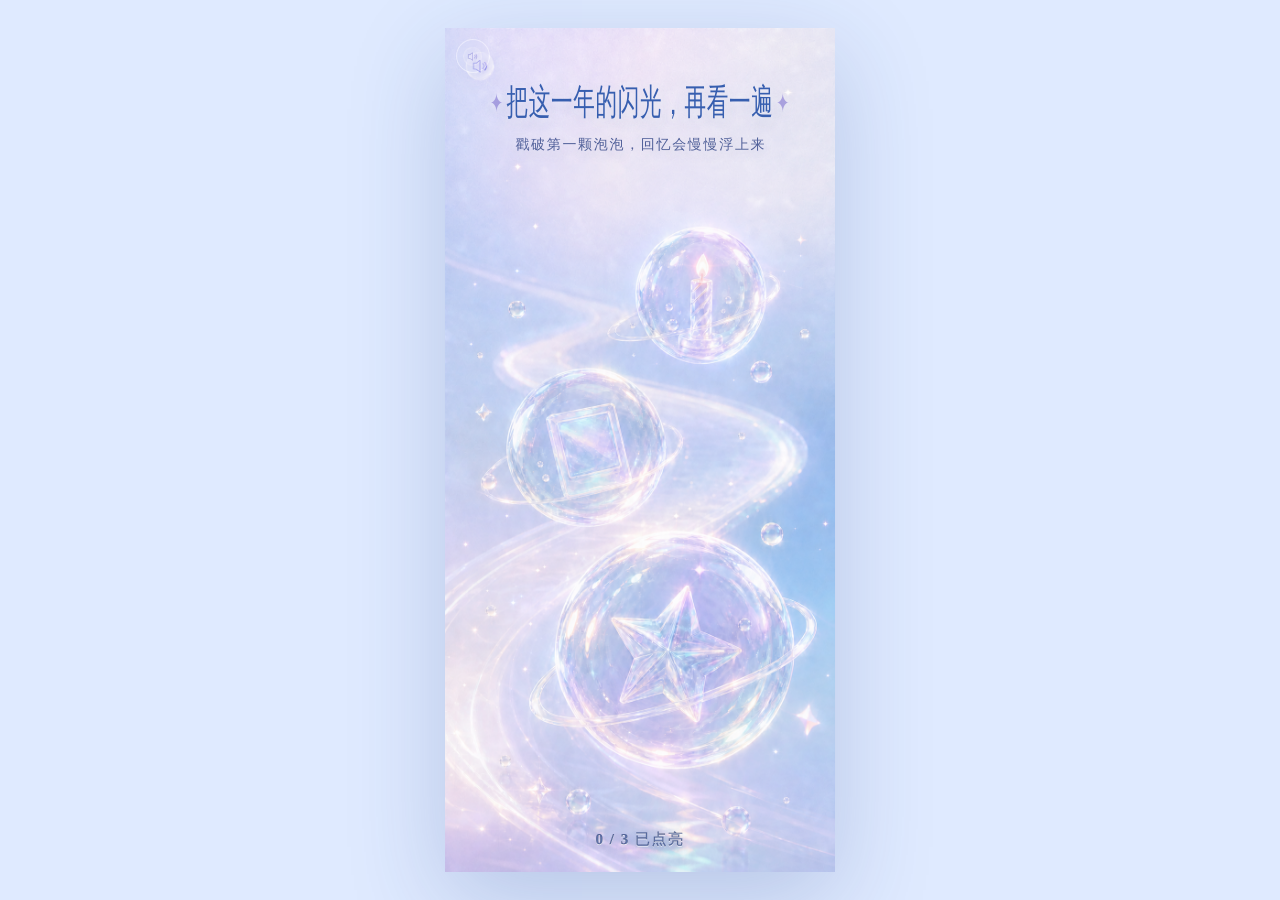
==== birthday/yx/index.html @ bac72381 "Prevent transition flash between birthday screens" ====
<!doctype html>
<html lang="en">
  <head>
    <meta charset="UTF-8" />
  <meta name="viewport" content="width=device-width, initial-scale=1.0" />
  <link rel="icon" href="./assets/memory-bubbles-reference.png" />
    <title>Prototype</title>
    <script type="module" crossorigin src="./assets/index-_N9gJ-UG.js"></script>
    <link rel="stylesheet" crossorigin href="./assets/index-Bi5YJ3EL.css">
  </head>
  <body>
    <div id="root"></div>
  </body>
</html>
---- birthday/yx/assets/index-Bi5YJ3EL.css ----
:root{--title-font: "Source Han Serif SC", "Noto Serif CJK SC", "思源宋体", "Songti SC", "STSong", "SimSun", serif;font-family:Songti SC,STSong,"Noto Serif SC",serif;color:#2d4e92;background:#dfeaff;font-synthesis:none}*{box-sizing:border-box}html,body,#root{margin:0;width:100%;min-width:320px;min-height:100dvh;overflow:hidden}body{-webkit-font-smoothing:antialiased;-moz-osx-font-smoothing:grayscale;text-rendering:geometricPrecision;background:#dfeaff}button{font:inherit;-webkit-tap-highlight-color:transparent;-webkit-font-smoothing:antialiased;-moz-osx-font-smoothing:grayscale;text-rendering:geometricPrecision}.page-shell{min-height:100dvh;display:grid;place-items:center}.mobile-prototype{width:min(100vw,390px);height:min(100dvh,844px);position:relative;overflow:hidden;isolation:isolate;background:#dfeaff;box-shadow:0 28px 90px #2b468b38}.screen-stage,.screen{position:absolute;top:0;right:0;bottom:0;left:0;overflow:hidden}.screen{animation:screen-arrive .9s cubic-bezier(.2,.72,.2,1) both}.phase-covered .screen,.phase-fade-in .screen{animation:none;opacity:1;transform:none;filter:none}.scene-image{position:absolute;top:0;right:0;bottom:0;left:0;width:100%;height:100%;object-fit:cover;pointer-events:none;-webkit-user-select:none;user-select:none}.home-image{animation:slow-camera 12s ease-out both}.chapter-image{top:-4%;right:-4%;bottom:-4%;left:-4%;width:108%;height:108%;animation:chapter-camera 10s ease-out both}.hub-copy{position:absolute;z-index:7;left:20px;right:20px;top:50px;text-align:center;color:#365eaf;opacity:0;transform:translateY(28px);animation:copy-arrive 1s .45s cubic-bezier(.2,.72,.2,1) forwards;pointer-events:none}.hub-copy h1{margin:0;font-family:var(--title-font);font-size:36px;font-weight:800;line-height:1.35;letter-spacing:.03em;position:relative;left:50%;display:block;width:max-content;white-space:nowrap;transform:translate(-50%) scaleX(.6);transform-origin:center top;text-shadow:0 2px 14px rgba(255,255,255,.86),0 5px 16px rgba(56,79,164,.24)}.hub-copy h1:before,.hub-copy h1:after{content:"✦";display:inline-block;margin:0 .18em;color:#7c6fcf94;font-size:.72em;transform:translateY(-.06em)}.hub-copy p{margin:9px auto 0;font-family:var(--title-font);font-size:14px;font-weight:700;line-height:1.45;letter-spacing:.12em;text-indent:.12em;text-align:center;max-width:286px;color:#2f4385d1;text-shadow:0 2px 12px rgba(255,255,255,.82),0 4px 12px rgba(43,58,132,.18);-webkit-font-smoothing:antialiased;-moz-osx-font-smoothing:grayscale;text-rendering:geometricPrecision}.sound-button{position:absolute;z-index:40;top:max(10px,env(safe-area-inset-top));left:10px;width:36px;height:36px;border:1px solid rgba(255,255,255,.8);border-radius:50%;padding:0;overflow:hidden;background:#ffffff47;box-shadow:0 8px 26px #4a60a624;cursor:pointer;transition:opacity .25s ease,transform .25s ease}.sound-button img{width:100%;height:100%;object-fit:cover;border-radius:inherit}.sound-button.on-hub{top:10px;left:10px}.sound-button.is-muted{opacity:.48;transform:scale(.94)}.sound-button:focus-visible{outline:3px solid rgba(255,124,154,.86);outline-offset:3px}.bubble-link{position:absolute;z-index:8;left:var(--cx);top:var(--cy);width:var(--diameter);aspect-ratio:1;transform:translate(-50%,-50%);border:0;padding:0;border-radius:50%;background:transparent;cursor:pointer}.bubble-link.candle{--cx: 66%;--cy: 31%;--diameter: 36%}.bubble-link.photos{--cx: 35%;--cy: 49%;--diameter: 47%}.bubble-link.star{--cx: 61%;--cy: 72%;--diameter: 62%}.bubble-link.candle{--hint-y: -22px}.bubble-link.star{--hint-y: 33px}.bubble-link:focus-visible{outline:3px solid rgba(255,124,154,.86);outline-offset:3px}.bubble-hint{position:absolute;left:50%;top:calc(50% + var(--hint-y, 0px));transform:translate(-50%,-42%) scale(.92);color:#2f4a90c2;background:transparent;font-family:var(--title-font);font-size:25px;font-weight:1000;letter-spacing:.04em;-webkit-text-stroke:.6px rgba(0,0,0,.3);text-shadow:0 .6px 0 rgba(47,74,144,.42),0 1px 0 rgba(255,255,255,.72),0 3px 6px rgba(34,48,118,.34),0 10px 20px rgba(98,86,170,.28),0 0 18px rgba(255,255,255,.72);-webkit-font-smoothing:antialiased;-moz-osx-font-smoothing:grayscale;text-rendering:geometricPrecision;white-space:nowrap;opacity:0;transition:opacity .28s ease,transform .36s cubic-bezier(.2,.75,.2,1)}.bubble-link:hover .bubble-hint,.bubble-link:focus-visible .bubble-hint,.bubble-link:active .bubble-hint{opacity:1;transform:translate(-50%,-50%) scale(1)}.phase-burst .bubble-hint,.phase-fade-out .bubble-hint{opacity:0!important}.bubble-link.is-viewed .bubble-hint{color:#2f4a90c2;font-size:22px;font-weight:1000;-webkit-text-stroke:.6px rgba(0,0,0,.3)}.hub-status{position:absolute;z-index:9;left:0;right:0;bottom:max(22px,env(safe-area-inset-bottom));display:flex;flex-direction:column;align-items:center;gap:10px;color:#2f4a90c2;font-family:var(--title-font);font-size:15px;font-weight:900;letter-spacing:.1em;-webkit-text-stroke:.3px rgba(0,0,0,.3);text-shadow:0 1px 0 rgba(255,255,255,.76),0 3px 7px rgba(34,48,118,.32),0 10px 20px rgba(98,86,170,.24)}.hub-status button,.chapter-ending button,.summary-copy button{min-width:150px;min-height:44px;border:1px solid rgba(255,255,255,.82);border-radius:999px;color:#fff;background:#ff8fa6;box-shadow:0 12px 32px #ff7d9a47;cursor:pointer;font-family:var(--title-font);font-size:14px;font-weight:900;letter-spacing:.1em;-webkit-text-stroke:.18px rgba(0,0,0,.22);-webkit-font-smoothing:antialiased;-moz-osx-font-smoothing:grayscale;text-rendering:geometricPrecision;text-shadow:none;animation:unlock-in .7s cubic-bezier(.2,.72,.2,1) both}.burst{position:absolute;z-index:15;top:0;right:0;bottom:0;left:0;pointer-events:none}.bubble-shard{position:absolute;top:0;right:0;bottom:0;left:0;overflow:hidden;animation:shard-fly .62s cubic-bezier(.2,.65,.25,1) forwards}.bubble-shard img{width:100%;height:100%;object-fit:cover}.burst-candle{clip-path:circle(19% at 66% 31%)}.burst-photos{clip-path:circle(23% at 35% 49%)}.burst-star{clip-path:circle(31% at 62% 72%)}.shard-0{--dx: -24px;--dy: -32px;--rot: -9deg;clip-path:polygon(0 0,55% 0,48% 50%,0 66%)!important}.shard-1{--dx: 26px;--dy: -28px;--rot: 10deg;clip-path:polygon(55% 0,100% 0,100% 52%,48% 50%)!important}.shard-2{--dx: -32px;--dy: 4px;--rot: -13deg;clip-path:polygon(0 66%,48% 50%,45% 100%,0 100%)!important}.shard-3{--dx: 34px;--dy: 9px;--rot: 14deg;clip-path:polygon(48% 50%,100% 52%,100% 100%,45% 100%)!important}.shard-4{--dx: -4px;--dy: -44px;--rot: 5deg;clip-path:polygon(32% 20%,72% 18%,48% 50%)!important}.shard-5{--dx: 7px;--dy: 43px;--rot: -6deg;clip-path:polygon(48% 50%,76% 80%,22% 84%)!important}.chapter-copy,.summary-copy{position:absolute;z-index:6;left:28px;right:28px;top:92px;opacity:0;transform:translateY(28px);animation:copy-arrive 1s .45s cubic-bezier(.2,.72,.2,1) forwards}.chapter-photos .chapter-copy{top:92px;bottom:auto}.eyebrow{margin:0 0 14px;color:#365399b8;font-family:var(--title-font);font-size:10px;letter-spacing:.2em}.chapter-copy h2,.summary-copy h2{margin:0;color:#31559d;font-size:34px;font-weight:500;line-height:1.32;text-shadow:0 2px 18px rgba(255,255,255,.75)}.chapter-copy h2 span,.body-copy span{display:block}.body-copy,.summary-copy>p:not(.eyebrow){margin:20px 0 0;color:#355191d1;font-family:PingFang SC,Microsoft YaHei,sans-serif;font-size:14px;line-height:1.95}.photo-hint{position:absolute;z-index:7;left:50%;top:326px;transform:translate(-50%,18px);margin:0;color:#fff8e8f5;font-family:var(--title-font);font-size:12px;font-weight:700;letter-spacing:.08em;line-height:1.2;white-space:nowrap;pointer-events:none;text-shadow:0 2px 8px rgba(23,35,95,.72),0 0 18px rgba(255,246,224,.55),0 8px 22px rgba(45,60,130,.36);opacity:0;animation:photo-hint-arrive 1s .45s cubic-bezier(.2,.72,.2,1) forwards}.photo-slot{position:absolute;z-index:7;left:50%;top:355px;transform:translate(-50%) rotate(-1.5deg);width:178px;height:222px;padding:8px;border:1px solid rgba(255,255,255,.88);border-radius:18px;background:#f8fbff5c;box-shadow:0 18px 45px #425ba22e,inset 0 1px #ffffffe6;-webkit-backdrop-filter:blur(8px);backdrop-filter:blur(8px);-webkit-appearance:none;-moz-appearance:none;appearance:none;cursor:zoom-in;overflow:hidden;opacity:0;animation:photo-arrive .9s .85s cubic-bezier(.2,.72,.2,1) forwards;touch-action:manipulation;-webkit-user-select:none;user-select:none}.photo-slot:active{transform:translate(-50%) rotate(-1.5deg) scale(.985)}.chapter-photos .photo-slot:active{transform:translate(-50%) rotate(1.5deg) scale(.985)}.photo-slot>img{width:100%;height:100%;object-fit:cover;border-radius:12px;display:block;pointer-events:none}.chapter-photos .photo-slot{transform:translate(-50%) rotate(1.5deg)}.photo-lightbox{position:absolute;z-index:90;top:0;right:0;bottom:0;left:0;display:flex;align-items:center;justify-content:center;padding:54px 18px;background:#1a245694;-webkit-backdrop-filter:blur(16px);backdrop-filter:blur(16px);animation:lightbox-in .24s ease both}.photo-lightbox img{max-width:100%;max-height:100%;object-fit:contain;border-radius:18px;box-shadow:0 26px 72px #121c4b61,0 0 0 1px #ffffff80;background:#fff3}.chapter-ending{position:absolute;z-index:7;left:0;right:0;bottom:max(28px,env(safe-area-inset-bottom));display:flex;flex-direction:column;align-items:center;gap:11px;color:#324d90b8;font-family:var(--title-font);font-size:15px;font-weight:900;letter-spacing:.1em;-webkit-text-stroke:.3px rgba(0,0,0,.3);text-shadow:0 1px 0 rgba(255,255,255,.72),0 3px 7px rgba(34,48,118,.34),0 10px 20px rgba(98,86,170,.24);opacity:0;animation:copy-arrive .9s 1.15s ease forwards}.summary-copy{top:116px;right:30px;bottom:92px;left:30px;text-align:center;display:flex;flex-direction:column;justify-content:center;align-items:center}.summary-copy .eyebrow{margin:0 0 18px;font-family:var(--title-font);font-size:11px;font-weight:900;letter-spacing:.14em;-webkit-text-stroke:.25px rgba(0,0,0,.24)}.summary-copy h2{font-family:var(--title-font);font-size:32px;font-weight:800;line-height:1.38;letter-spacing:.03em}.summary-copy>p:not(.eyebrow){margin:24px 0 0;font-family:var(--title-font);font-size:15px;font-weight:700;line-height:1.86;letter-spacing:.04em}.summary-copy strong{display:block;margin:28px 0 24px;color:#5866b8;font-family:var(--title-font);font-size:34px;font-weight:900;letter-spacing:.06em;-webkit-text-stroke:.3px rgba(0,0,0,.3);text-shadow:0 2px 12px rgba(255,255,255,.92),0 10px 26px rgba(102,116,188,.26),0 0 18px rgba(221,228,255,.72)}.summary-copy button{margin-top:0;font-size:14px}.transition-curtain{position:absolute;z-index:50;top:0;right:0;bottom:0;left:0;pointer-events:none;background:#eff5fff5;-webkit-backdrop-filter:blur(10px);backdrop-filter:blur(10px);opacity:0}.phase-fade-out .transition-curtain{animation:curtain-in .42s ease forwards}.phase-covered .transition-curtain{opacity:1}.phase-fade-in .transition-curtain{animation:curtain-out .45s ease forwards}@keyframes slow-camera{0%{transform:scale(1.025);filter:blur(.35px)}to{transform:scale(1);filter:blur(0)}}@keyframes chapter-camera{0%{transform:scale(1.08) translateY(1.5%)}to{transform:scale(1) translateY(-1%)}}@keyframes screen-arrive{0%{opacity:0;transform:scale(1.025)}to{opacity:1;transform:scale(1)}}@keyframes copy-arrive{to{opacity:1;transform:translateY(0)}}@keyframes photo-hint-arrive{to{opacity:1;transform:translate(-50%)}}@keyframes photo-arrive{0%{opacity:0;margin-top:18px}to{opacity:1;margin-top:0}}@keyframes lightbox-in{0%{opacity:0;transform:scale(1.015)}to{opacity:1;transform:scale(1)}}@keyframes unlock-in{0%{opacity:0;transform:translateY(14px) scale(.96)}}@keyframes shard-fly{0%{opacity:1;transform:translate(0) rotate(0) scale(1);filter:brightness(1)}30%{opacity:1;filter:brightness(1.08)}to{opacity:0;transform:translate(var(--dx),var(--dy)) rotate(var(--rot)) scale(1.035);filter:blur(1px) brightness(1.04)}}@keyframes curtain-in{to{opacity:1}}@keyframes curtain-out{0%{opacity:1}to{opacity:0}}@media(hover:none){.bubble-link:active .bubble-hint{opacity:1}}@media(prefers-reduced-motion:reduce){*,*:before,*:after{animation-duration:.01ms!important}}
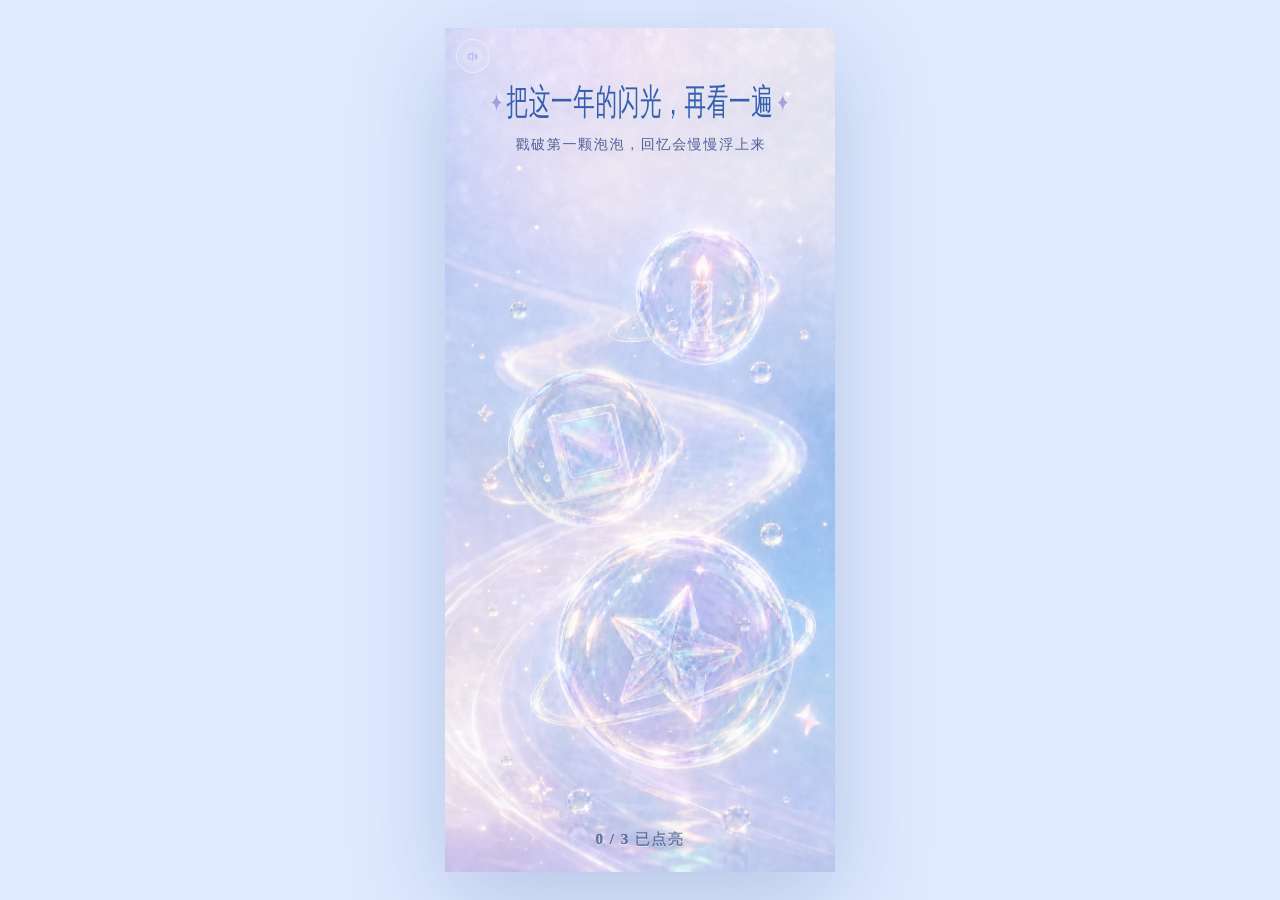
==== commit b1f130bb: "Remove baked speaker from birthday homepage background" ====
--- a/birthday/yx/index.html
+++ b/birthday/yx/index.html
@@ -5,8 +5,8 @@
   <meta name="viewport" content="width=device-width, initial-scale=1.0" />
   <link rel="icon" href="./assets/memory-bubbles-reference.png" />
     <title>Prototype</title>
-    <script type="module" crossorigin src="./assets/index-_N9gJ-UG.js"></script>
-    <link rel="stylesheet" crossorigin href="./assets/index-Bi5YJ3EL.css">
+    <script type="module" crossorigin src="./assets/index-CJQHAh0c.js"></script>
+    <link rel="stylesheet" crossorigin href="./assets/index-DCuwyebO.css">
   </head>
   <body>
     <div id="root"></div>
--- a/birthday/yx/assets/index-DCuwyebO.css
+++ b/birthday/yx/assets/index-DCuwyebO.css
@@ -0,0 +1 @@
+:root{--title-font: "Source Han Serif SC", "Noto Serif CJK SC", "思源宋体", "Songti SC", "STSong", "SimSun", serif;font-family:Songti SC,STSong,"Noto Serif SC",serif;color:#2d4e92;background:#dfeaff;font-synthesis:none}*{box-sizing:border-box}html,body,#root{margin:0;width:100%;min-width:320px;min-height:100dvh;overflow:hidden}body{-webkit-font-smoothing:antialiased;-moz-osx-font-smoothing:grayscale;text-rendering:geometricPrecision;background:#dfeaff}button{font:inherit;-webkit-tap-highlight-color:transparent;-webkit-font-smoothing:antialiased;-moz-osx-font-smoothing:grayscale;text-rendering:geometricPrecision}.page-shell{min-height:100dvh;display:grid;place-items:center}.mobile-prototype{width:min(100vw,390px);height:min(100dvh,844px);position:relative;overflow:hidden;isolation:isolate;background:#dfeaff;box-shadow:0 28px 90px #2b468b38}.screen-stage,.screen{position:absolute;top:0;right:0;bottom:0;left:0;overflow:hidden}.screen{opacity:1;transform:none;filter:none}.phase-covered .screen,.phase-fade-in .screen{animation:none;opacity:1;transform:none;filter:none}.scene-image{position:absolute;top:0;right:0;bottom:0;left:0;width:100%;height:100%;object-fit:cover;pointer-events:none;-webkit-user-select:none;user-select:none}.home-image{animation:slow-camera 12s ease-out both}.chapter-image{top:-4%;right:-4%;bottom:-4%;left:-4%;width:108%;height:108%;animation:chapter-camera 10s ease-out both}.hub-copy{position:absolute;z-index:7;left:20px;right:20px;top:50px;text-align:center;color:#365eaf;opacity:0;transform:translateY(28px);animation:copy-arrive 1s .45s cubic-bezier(.2,.72,.2,1) forwards;pointer-events:none}.hub-copy h1{margin:0;font-family:var(--title-font);font-size:36px;font-weight:800;line-height:1.35;letter-spacing:.03em;position:relative;left:50%;display:block;width:max-content;white-space:nowrap;transform:translate(-50%) scaleX(.6);transform-origin:center top;text-shadow:0 2px 14px rgba(255,255,255,.86),0 5px 16px rgba(56,79,164,.24)}.hub-copy h1:before,.hub-copy h1:after{content:"✦";display:inline-block;margin:0 .18em;color:#7c6fcf94;font-size:.72em;transform:translateY(-.06em)}.hub-copy p{margin:9px auto 0;font-family:var(--title-font);font-size:14px;font-weight:700;line-height:1.45;letter-spacing:.12em;text-indent:.12em;text-align:center;max-width:286px;color:#2f4385d1;text-shadow:0 2px 12px rgba(255,255,255,.82),0 4px 12px rgba(43,58,132,.18);-webkit-font-smoothing:antialiased;-moz-osx-font-smoothing:grayscale;text-rendering:geometricPrecision}.sound-button{position:absolute;z-index:40;top:max(10px,env(safe-area-inset-top));left:10px;width:36px;height:36px;border:1px solid rgba(255,255,255,.8);border-radius:50%;padding:0;overflow:hidden;background:#ffffff47;box-shadow:0 8px 26px #4a60a624;cursor:pointer;transition:opacity .25s ease,transform .25s ease}.sound-button img{width:100%;height:100%;object-fit:cover;border-radius:inherit}.sound-button.on-hub{top:10px;left:10px}.sound-button.is-muted{opacity:.48;transform:scale(.94)}.sound-button:focus-visible{outline:3px solid rgba(255,124,154,.86);outline-offset:3px}.bubble-link{position:absolute;z-index:8;left:var(--cx);top:var(--cy);width:var(--diameter);aspect-ratio:1;transform:translate(-50%,-50%);border:0;padding:0;border-radius:50%;background:transparent;cursor:pointer}.bubble-link.candle{--cx: 66%;--cy: 31%;--diameter: 36%}.bubble-link.photos{--cx: 35%;--cy: 49%;--diameter: 47%}.bubble-link.star{--cx: 61%;--cy: 72%;--diameter: 62%}.bubble-link.candle{--hint-y: -22px}.bubble-link.star{--hint-y: 33px}.bubble-link:focus-visible{outline:3px solid rgba(255,124,154,.86);outline-offset:3px}.bubble-hint{position:absolute;left:50%;top:calc(50% + var(--hint-y, 0px));transform:translate(-50%,-42%) scale(.92);color:#2f4a90c2;background:transparent;font-family:var(--title-font);font-size:25px;font-weight:1000;letter-spacing:.04em;-webkit-text-stroke:.6px rgba(0,0,0,.3);text-shadow:0 .6px 0 rgba(47,74,144,.42),0 1px 0 rgba(255,255,255,.72),0 3px 6px rgba(34,48,118,.34),0 10px 20px rgba(98,86,170,.28),0 0 18px rgba(255,255,255,.72);-webkit-font-smoothing:antialiased;-moz-osx-font-smoothing:grayscale;text-rendering:geometricPrecision;white-space:nowrap;opacity:0;transition:opacity .28s ease,transform .36s cubic-bezier(.2,.75,.2,1)}.bubble-link:hover .bubble-hint,.bubble-link:focus-visible .bubble-hint,.bubble-link:active .bubble-hint{opacity:1;transform:translate(-50%,-50%) scale(1)}.phase-burst .bubble-hint,.phase-fade-out .bubble-hint{opacity:0!important}.bubble-link.is-viewed .bubble-hint{color:#2f4a90c2;font-size:22px;font-weight:1000;-webkit-text-stroke:.6px rgba(0,0,0,.3)}.hub-status{position:absolute;z-index:9;left:0;right:0;bottom:max(22px,env(safe-area-inset-bottom));display:flex;flex-direction:column;align-items:center;gap:10px;color:#2f4a90c2;font-family:var(--title-font);font-size:15px;font-weight:900;letter-spacing:.1em;-webkit-text-stroke:.3px rgba(0,0,0,.3);text-shadow:0 1px 0 rgba(255,255,255,.76),0 3px 7px rgba(34,48,118,.32),0 10px 20px rgba(98,86,170,.24)}.hub-status button,.chapter-ending button,.summary-copy button{min-width:150px;min-height:44px;border:1px solid rgba(255,255,255,.82);border-radius:999px;color:#fff;background:#ff8fa6;box-shadow:0 12px 32px #ff7d9a47;cursor:pointer;font-family:var(--title-font);font-size:14px;font-weight:900;letter-spacing:.1em;-webkit-text-stroke:.18px rgba(0,0,0,.22);-webkit-font-smoothing:antialiased;-moz-osx-font-smoothing:grayscale;text-rendering:geometricPrecision;text-shadow:none;animation:unlock-in .7s cubic-bezier(.2,.72,.2,1) both}.burst{position:absolute;z-index:15;top:0;right:0;bottom:0;left:0;pointer-events:none}.bubble-shard{position:absolute;top:0;right:0;bottom:0;left:0;overflow:hidden;animation:shard-fly .62s cubic-bezier(.2,.65,.25,1) forwards}.bubble-shard img{width:100%;height:100%;object-fit:cover}.burst-candle{clip-path:circle(19% at 66% 31%)}.burst-photos{clip-path:circle(23% at 35% 49%)}.burst-star{clip-path:circle(31% at 62% 72%)}.shard-0{--dx: -24px;--dy: -32px;--rot: -9deg;clip-path:polygon(0 0,55% 0,48% 50%,0 66%)!important}.shard-1{--dx: 26px;--dy: -28px;--rot: 10deg;clip-path:polygon(55% 0,100% 0,100% 52%,48% 50%)!important}.shard-2{--dx: -32px;--dy: 4px;--rot: -13deg;clip-path:polygon(0 66%,48% 50%,45% 100%,0 100%)!important}.shard-3{--dx: 34px;--dy: 9px;--rot: 14deg;clip-path:polygon(48% 50%,100% 52%,100% 100%,45% 100%)!important}.shard-4{--dx: -4px;--dy: -44px;--rot: 5deg;clip-path:polygon(32% 20%,72% 18%,48% 50%)!important}.shard-5{--dx: 7px;--dy: 43px;--rot: -6deg;clip-path:polygon(48% 50%,76% 80%,22% 84%)!important}.chapter-copy,.summary-copy{position:absolute;z-index:6;left:28px;right:28px;top:92px;opacity:0;transform:translateY(28px);animation:copy-arrive 1s .45s cubic-bezier(.2,.72,.2,1) forwards}.chapter-photos .chapter-copy{top:92px;bottom:auto}.eyebrow{margin:0 0 14px;color:#365399b8;font-family:var(--title-font);font-size:10px;letter-spacing:.2em}.chapter-copy h2,.summary-copy h2{margin:0;color:#31559d;font-size:34px;font-weight:500;line-height:1.32;text-shadow:0 2px 18px rgba(255,255,255,.75)}.chapter-copy h2 span,.body-copy span{display:block}.body-copy,.summary-copy>p:not(.eyebrow){margin:20px 0 0;color:#355191d1;font-family:PingFang SC,Microsoft YaHei,sans-serif;font-size:14px;line-height:1.95}.photo-hint{position:absolute;z-index:7;left:50%;top:326px;transform:translate(-50%,18px);margin:0;color:#fff8e8f5;font-family:var(--title-font);font-size:12px;font-weight:700;letter-spacing:.08em;line-height:1.2;white-space:nowrap;pointer-events:none;text-shadow:0 2px 8px rgba(23,35,95,.72),0 0 18px rgba(255,246,224,.55),0 8px 22px rgba(45,60,130,.36);opacity:0;animation:photo-hint-arrive 1s .45s cubic-bezier(.2,.72,.2,1) forwards}.photo-slot{position:absolute;z-index:7;left:50%;top:355px;transform:translate(-50%) rotate(-1.5deg);width:178px;height:222px;padding:8px;border:1px solid rgba(255,255,255,.88);border-radius:18px;background:#f8fbff5c;box-shadow:0 18px 45px #425ba22e,inset 0 1px #ffffffe6;-webkit-backdrop-filter:blur(8px);backdrop-filter:blur(8px);-webkit-appearance:none;-moz-appearance:none;appearance:none;cursor:zoom-in;overflow:hidden;opacity:0;animation:photo-arrive .9s .85s cubic-bezier(.2,.72,.2,1) forwards;touch-action:manipulation;-webkit-user-select:none;user-select:none}.photo-slot:active{transform:translate(-50%) rotate(-1.5deg) scale(.985)}.chapter-photos .photo-slot:active{transform:translate(-50%) rotate(1.5deg) scale(.985)}.photo-slot>img{width:100%;height:100%;object-fit:cover;border-radius:12px;display:block;pointer-events:none}.chapter-photos .photo-slot{transform:translate(-50%) rotate(1.5deg)}.photo-lightbox{position:absolute;z-index:90;top:0;right:0;bottom:0;left:0;display:flex;align-items:center;justify-content:center;padding:54px 18px;background:#1a245694;-webkit-backdrop-filter:blur(16px);backdrop-filter:blur(16px);animation:lightbox-in .24s ease both}.photo-lightbox img{max-width:100%;max-height:100%;object-fit:contain;border-radius:18px;box-shadow:0 26px 72px #121c4b61,0 0 0 1px #ffffff80;background:#fff3}.chapter-ending{position:absolute;z-index:7;left:0;right:0;bottom:max(28px,env(safe-area-inset-bottom));display:flex;flex-direction:column;align-items:center;gap:11px;color:#324d90b8;font-family:var(--title-font);font-size:15px;font-weight:900;letter-spacing:.1em;-webkit-text-stroke:.3px rgba(0,0,0,.3);text-shadow:0 1px 0 rgba(255,255,255,.72),0 3px 7px rgba(34,48,118,.34),0 10px 20px rgba(98,86,170,.24);opacity:0;animation:copy-arrive .9s 1.15s ease forwards}.summary-copy{top:116px;right:30px;bottom:92px;left:30px;text-align:center;display:flex;flex-direction:column;justify-content:center;align-items:center}.summary-copy .eyebrow{margin:0 0 18px;font-family:var(--title-font);font-size:11px;font-weight:900;letter-spacing:.14em;-webkit-text-stroke:.25px rgba(0,0,0,.24)}.summary-copy h2{font-family:var(--title-font);font-size:32px;font-weight:800;line-height:1.38;letter-spacing:.03em}.summary-copy>p:not(.eyebrow){margin:24px 0 0;font-family:var(--title-font);font-size:15px;font-weight:700;line-height:1.86;letter-spacing:.04em}.summary-copy strong{display:block;margin:28px 0 24px;color:#5866b8;font-family:var(--title-font);font-size:34px;font-weight:900;letter-spacing:.06em;-webkit-text-stroke:.3px rgba(0,0,0,.3);text-shadow:0 2px 12px rgba(255,255,255,.92),0 10px 26px rgba(102,116,188,.26),0 0 18px rgba(221,228,255,.72)}.summary-copy button{margin-top:0;font-size:14px}.transition-curtain{position:absolute;z-index:50;top:0;right:0;bottom:0;left:0;pointer-events:none;background:#eff5fff5;-webkit-backdrop-filter:blur(10px);backdrop-filter:blur(10px);opacity:0}.phase-fade-out .transition-curtain{animation:curtain-in .42s ease forwards}.phase-covered .transition-curtain{opacity:1}.phase-fade-in .transition-curtain{animation:curtain-out .45s ease forwards}@keyframes slow-camera{0%{transform:scale(1.025);filter:blur(.35px)}to{transform:scale(1);filter:blur(0)}}@keyframes chapter-camera{0%{transform:scale(1.08) translateY(1.5%)}to{transform:scale(1) translateY(-1%)}}@keyframes copy-arrive{to{opacity:1;transform:translateY(0)}}@keyframes photo-hint-arrive{to{opacity:1;transform:translate(-50%)}}@keyframes photo-arrive{0%{opacity:0;margin-top:18px}to{opacity:1;margin-top:0}}@keyframes lightbox-in{0%{opacity:0;transform:scale(1.015)}to{opacity:1;transform:scale(1)}}@keyframes unlock-in{0%{opacity:0;transform:translateY(14px) scale(.96)}}@keyframes shard-fly{0%{opacity:1;transform:translate(0) rotate(0) scale(1);filter:brightness(1)}30%{opacity:1;filter:brightness(1.08)}to{opacity:0;transform:translate(var(--dx),var(--dy)) rotate(var(--rot)) scale(1.035);filter:blur(1px) brightness(1.04)}}@keyframes curtain-in{to{opacity:1}}@keyframes curtain-out{0%{opacity:1}to{opacity:0}}@media(hover:none){.bubble-link:active .bubble-hint{opacity:1}}@media(prefers-reduced-motion:reduce){*,*:before,*:after{animation-duration:.01ms!important}}
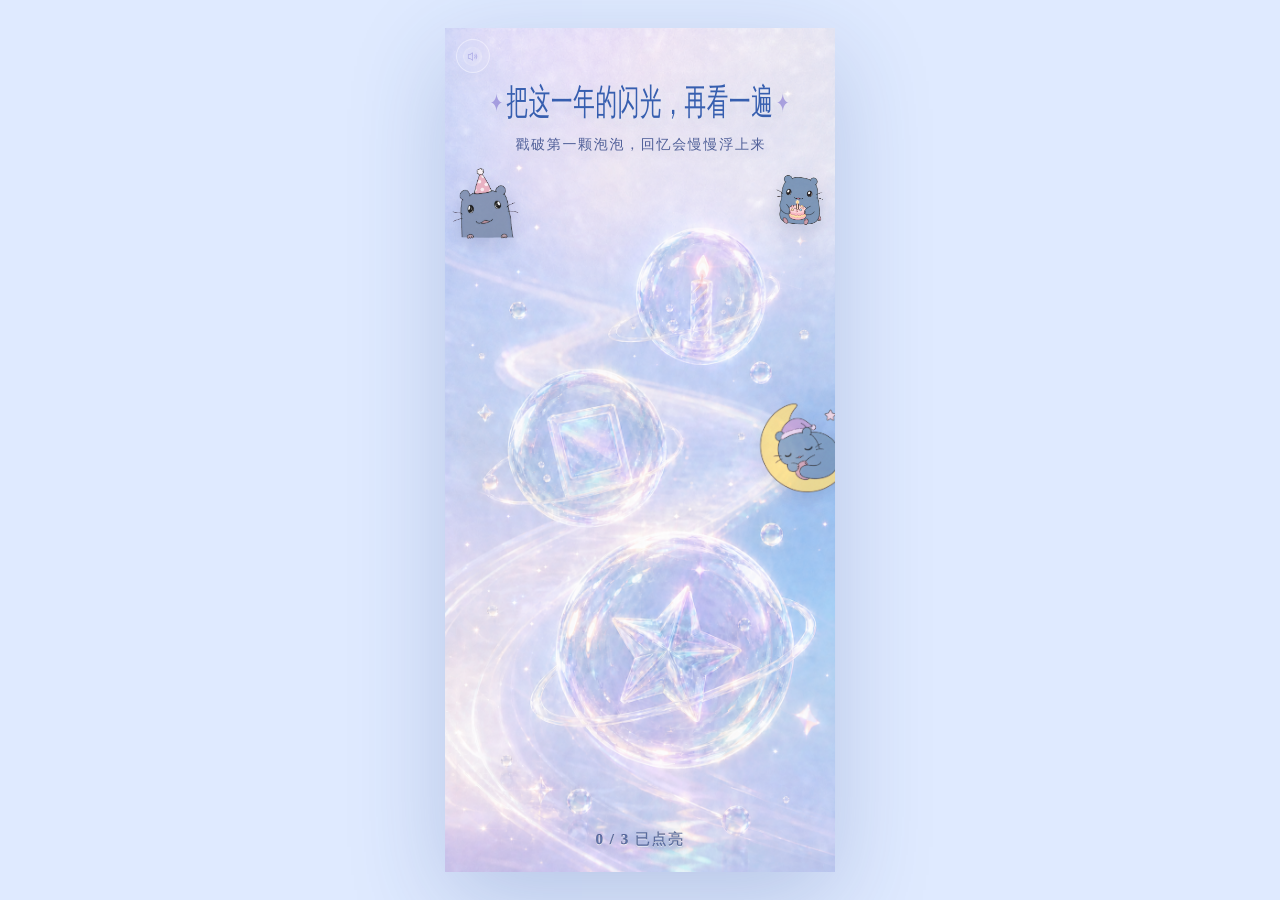
==== commit 5240d989: "Add animated Brick-style birthday mascots" ====
--- a/birthday/yx/index.html
+++ b/birthday/yx/index.html
@@ -5,8 +5,8 @@
   <meta name="viewport" content="width=device-width, initial-scale=1.0" />
   <link rel="icon" href="./assets/memory-bubbles-reference.png" />
     <title>Prototype</title>
-    <script type="module" crossorigin src="./assets/index-CJQHAh0c.js"></script>
-    <link rel="stylesheet" crossorigin href="./assets/index-DCuwyebO.css">
+    <script type="module" crossorigin src="./assets/index-Dp4M2U7p.js"></script>
+    <link rel="stylesheet" crossorigin href="./assets/index-fZxA-IyM.css">
   </head>
   <body>
     <div id="root"></div>
--- a/birthday/yx/assets/index-fZxA-IyM.css
+++ b/birthday/yx/assets/index-fZxA-IyM.css
@@ -0,0 +1 @@
+:root{--title-font: "Source Han Serif SC", "Noto Serif CJK SC", "思源宋体", "Songti SC", "STSong", "SimSun", serif;font-family:Songti SC,STSong,"Noto Serif SC",serif;color:#2d4e92;background:#dfeaff;font-synthesis:none}*{box-sizing:border-box}html,body,#root{margin:0;width:100%;min-width:320px;min-height:100dvh;overflow:hidden}body{-webkit-font-smoothing:antialiased;-moz-osx-font-smoothing:grayscale;text-rendering:geometricPrecision;background:#dfeaff}button{font:inherit;-webkit-tap-highlight-color:transparent;-webkit-font-smoothing:antialiased;-moz-osx-font-smoothing:grayscale;text-rendering:geometricPrecision}.page-shell{min-height:100dvh;display:grid;place-items:center}.mobile-prototype{width:min(100vw,390px);height:min(100dvh,844px);position:relative;overflow:hidden;isolation:isolate;background:#dfeaff;box-shadow:0 28px 90px #2b468b38}.screen-stage,.screen{position:absolute;top:0;right:0;bottom:0;left:0;overflow:hidden}.screen{opacity:1;transform:none;filter:none}.phase-covered .screen,.phase-fade-in .screen{animation:none;opacity:1;transform:none;filter:none}.scene-image{position:absolute;top:0;right:0;bottom:0;left:0;width:100%;height:100%;object-fit:cover;pointer-events:none;-webkit-user-select:none;user-select:none}.home-image{animation:slow-camera 12s ease-out both}.chapter-image{top:-4%;right:-4%;bottom:-4%;left:-4%;width:108%;height:108%;animation:chapter-camera 10s ease-out both}.hub-copy{position:absolute;z-index:7;left:20px;right:20px;top:50px;text-align:center;color:#365eaf;opacity:0;transform:translateY(28px);animation:copy-arrive 1s .45s cubic-bezier(.2,.72,.2,1) forwards;pointer-events:none}.hub-copy h1{margin:0;font-family:var(--title-font);font-size:36px;font-weight:800;line-height:1.35;letter-spacing:.03em;position:relative;left:50%;display:block;width:max-content;white-space:nowrap;transform:translate(-50%) scaleX(.6);transform-origin:center top;text-shadow:0 2px 14px rgba(255,255,255,.86),0 5px 16px rgba(56,79,164,.24)}.hub-copy h1:before,.hub-copy h1:after{content:"✦";display:inline-block;margin:0 .18em;color:#7c6fcf94;font-size:.72em;transform:translateY(-.06em)}.hub-copy p{margin:9px auto 0;font-family:var(--title-font);font-size:14px;font-weight:700;line-height:1.45;letter-spacing:.12em;text-indent:.12em;text-align:center;max-width:286px;color:#2f4385d1;text-shadow:0 2px 12px rgba(255,255,255,.82),0 4px 12px rgba(43,58,132,.18);-webkit-font-smoothing:antialiased;-moz-osx-font-smoothing:grayscale;text-rendering:geometricPrecision}.cartoon-mascot{position:absolute;z-index:7;pointer-events:none;-webkit-user-select:none;user-select:none;opacity:0;animation:mascot-arrive .72s .62s cubic-bezier(.2,.8,.25,1) forwards}.cartoon-mascot img{display:block;width:100%;height:auto;filter:drop-shadow(0 7px 10px rgba(49,68,128,.2));transform-origin:50% 88%}.home-mascot{left:-7px;top:126px;width:92px}.home-mascot img{animation:mascot-peek 3.4s ease-in-out infinite}.home-mascot-secondary{right:-5px;top:132px;width:80px;animation-delay:.82s}.home-mascot-secondary img{animation:mascot-cake 3s .2s ease-in-out infinite}.home-mascot-third{right:-38px;top:350px;width:138px;z-index:6;animation-delay:1s}.home-mascot-third img{opacity:.82;animation:mascot-moon 4.8s ease-in-out infinite}.chapter-mascot{top:568px;width:104px;animation-delay:.48s}.chapter-mascot.mascot-candle{right:-9px}.chapter-mascot.mascot-photos{left:-13px;width:92px}.chapter-mascot.mascot-star{right:-8px;width:90px}.mascot-candle img{animation:mascot-heart 3.1s ease-in-out infinite}.mascot-photos img{animation:mascot-pizza 2.5s ease-in-out infinite}.mascot-star img{animation:mascot-peek 3.4s .35s ease-in-out infinite}.chapter-secondary{top:568px;width:92px;animation-delay:.7s}.chapter-secondary.secondary-candle{left:-10px}.chapter-secondary.secondary-photos{right:-10px;width:88px}.chapter-secondary.secondary-star{left:-10px;width:90px}.secondary-candle img{animation:mascot-cake 3s ease-in-out infinite}.secondary-photos img{animation:mascot-camera 3.6s ease-in-out infinite}.secondary-star img{animation:mascot-star 4s ease-in-out infinite}.chapter-tertiary{top:292px;animation-delay:.88s}.chapter-tertiary.tertiary-candle{right:-14px;width:72px}.chapter-tertiary.tertiary-photos{right:-17px;width:84px}.chapter-tertiary.tertiary-star{left:-16px;width:78px}.tertiary-candle img{animation:mascot-plane 3.8s ease-in-out infinite}.tertiary-photos img{animation:mascot-envelope 3.2s ease-in-out infinite}.tertiary-star img{animation:mascot-headphones 2.2s ease-in-out infinite}.summary-mascot{left:-8px;bottom:58px;width:108px;animation-delay:.42s}.summary-mascot img{animation:mascot-heart 3.1s ease-in-out infinite}.summary-mascot-secondary{right:-12px;bottom:54px;width:104px;animation-delay:.66s}.summary-mascot-secondary img{animation:mascot-gift 3.2s ease-in-out infinite}.summary-mascot-third{right:-28px;top:68px;width:116px;animation-delay:.9s}.summary-mascot-third img{animation:mascot-balloons 4.6s ease-in-out infinite}.sound-button{position:absolute;z-index:40;top:max(10px,env(safe-area-inset-top));left:10px;width:36px;height:36px;border:1px solid rgba(255,255,255,.8);border-radius:50%;padding:0;overflow:hidden;background:#ffffff47;box-shadow:0 8px 26px #4a60a624;cursor:pointer;transition:opacity .25s ease,transform .25s ease}.sound-button img{width:100%;height:100%;object-fit:cover;border-radius:inherit}.sound-button.on-hub{top:10px;left:10px}.sound-button.is-muted{opacity:.48;transform:scale(.94)}.sound-button:focus-visible{outline:3px solid rgba(255,124,154,.86);outline-offset:3px}.bubble-link{position:absolute;z-index:8;left:var(--cx);top:var(--cy);width:var(--diameter);aspect-ratio:1;transform:translate(-50%,-50%);border:0;padding:0;border-radius:50%;background:transparent;cursor:pointer}.bubble-link.candle{--cx: 66%;--cy: 31%;--diameter: 36%}.bubble-link.photos{--cx: 35%;--cy: 49%;--diameter: 47%}.bubble-link.star{--cx: 61%;--cy: 72%;--diameter: 62%}.bubble-link.candle{--hint-y: -22px}.bubble-link.star{--hint-y: 33px}.bubble-link:focus-visible{outline:3px solid rgba(255,124,154,.86);outline-offset:3px}.bubble-hint{position:absolute;left:50%;top:calc(50% + var(--hint-y, 0px));transform:translate(-50%,-42%) scale(.92);color:#2f4a90c2;background:transparent;font-family:var(--title-font);font-size:25px;font-weight:1000;letter-spacing:.04em;-webkit-text-stroke:.6px rgba(0,0,0,.3);text-shadow:0 .6px 0 rgba(47,74,144,.42),0 1px 0 rgba(255,255,255,.72),0 3px 6px rgba(34,48,118,.34),0 10px 20px rgba(98,86,170,.28),0 0 18px rgba(255,255,255,.72);-webkit-font-smoothing:antialiased;-moz-osx-font-smoothing:grayscale;text-rendering:geometricPrecision;white-space:nowrap;opacity:0;transition:opacity .28s ease,transform .36s cubic-bezier(.2,.75,.2,1)}.bubble-link:hover .bubble-hint,.bubble-link:focus-visible .bubble-hint,.bubble-link:active .bubble-hint{opacity:1;transform:translate(-50%,-50%) scale(1)}.phase-burst .bubble-hint,.phase-fade-out .bubble-hint{opacity:0!important}.bubble-link.is-viewed .bubble-hint{color:#2f4a90c2;font-size:22px;font-weight:1000;-webkit-text-stroke:.6px rgba(0,0,0,.3)}.hub-status{position:absolute;z-index:9;left:0;right:0;bottom:max(22px,env(safe-area-inset-bottom));display:flex;flex-direction:column;align-items:center;gap:10px;color:#2f4a90c2;font-family:var(--title-font);font-size:15px;font-weight:900;letter-spacing:.1em;-webkit-text-stroke:.3px rgba(0,0,0,.3);text-shadow:0 1px 0 rgba(255,255,255,.76),0 3px 7px rgba(34,48,118,.32),0 10px 20px rgba(98,86,170,.24)}.hub-status button,.chapter-ending button,.summary-copy button{min-width:150px;min-height:44px;border:1px solid rgba(255,255,255,.82);border-radius:999px;color:#fff;background:#ff8fa6;box-shadow:0 12px 32px #ff7d9a47;cursor:pointer;font-family:var(--title-font);font-size:14px;font-weight:900;letter-spacing:.1em;-webkit-text-stroke:.18px rgba(0,0,0,.22);-webkit-font-smoothing:antialiased;-moz-osx-font-smoothing:grayscale;text-rendering:geometricPrecision;text-shadow:none;animation:unlock-in .7s cubic-bezier(.2,.72,.2,1) both}.burst{position:absolute;z-index:15;top:0;right:0;bottom:0;left:0;pointer-events:none}.bubble-shard{position:absolute;top:0;right:0;bottom:0;left:0;overflow:hidden;animation:shard-fly .62s cubic-bezier(.2,.65,.25,1) forwards}.bubble-shard img{width:100%;height:100%;object-fit:cover}.burst-candle{clip-path:circle(19% at 66% 31%)}.burst-photos{clip-path:circle(23% at 35% 49%)}.burst-star{clip-path:circle(31% at 62% 72%)}.shard-0{--dx: -24px;--dy: -32px;--rot: -9deg;clip-path:polygon(0 0,55% 0,48% 50%,0 66%)!important}.shard-1{--dx: 26px;--dy: -28px;--rot: 10deg;clip-path:polygon(55% 0,100% 0,100% 52%,48% 50%)!important}.shard-2{--dx: -32px;--dy: 4px;--rot: -13deg;clip-path:polygon(0 66%,48% 50%,45% 100%,0 100%)!important}.shard-3{--dx: 34px;--dy: 9px;--rot: 14deg;clip-path:polygon(48% 50%,100% 52%,100% 100%,45% 100%)!important}.shard-4{--dx: -4px;--dy: -44px;--rot: 5deg;clip-path:polygon(32% 20%,72% 18%,48% 50%)!important}.shard-5{--dx: 7px;--dy: 43px;--rot: -6deg;clip-path:polygon(48% 50%,76% 80%,22% 84%)!important}.chapter-copy,.summary-copy{position:absolute;z-index:6;left:28px;right:28px;top:92px;opacity:0;transform:translateY(28px);animation:copy-arrive 1s .45s cubic-bezier(.2,.72,.2,1) forwards}.chapter-photos .chapter-copy{top:92px;bottom:auto}.eyebrow{margin:0 0 14px;color:#365399b8;font-family:var(--title-font);font-size:10px;letter-spacing:.2em}.chapter-copy h2,.summary-copy h2{margin:0;color:#31559d;font-size:34px;font-weight:500;line-height:1.32;text-shadow:0 2px 18px rgba(255,255,255,.75)}.chapter-copy h2 span,.body-copy span{display:block}.body-copy,.summary-copy>p:not(.eyebrow){margin:20px 0 0;color:#355191d1;font-family:PingFang SC,Microsoft YaHei,sans-serif;font-size:14px;line-height:1.95}.photo-hint{position:absolute;z-index:7;left:50%;top:326px;transform:translate(-50%,18px);margin:0;color:#fff8e8f5;font-family:var(--title-font);font-size:12px;font-weight:700;letter-spacing:.08em;line-height:1.2;white-space:nowrap;pointer-events:none;text-shadow:0 2px 8px rgba(23,35,95,.72),0 0 18px rgba(255,246,224,.55),0 8px 22px rgba(45,60,130,.36);opacity:0;animation:photo-hint-arrive 1s .45s cubic-bezier(.2,.72,.2,1) forwards}.photo-slot{position:absolute;z-index:7;left:50%;top:355px;transform:translate(-50%) rotate(-1.5deg);width:178px;height:222px;padding:8px;border:1px solid rgba(255,255,255,.88);border-radius:18px;background:#f8fbff5c;box-shadow:0 18px 45px #425ba22e,inset 0 1px #ffffffe6;-webkit-backdrop-filter:blur(8px);backdrop-filter:blur(8px);-webkit-appearance:none;-moz-appearance:none;appearance:none;cursor:zoom-in;overflow:hidden;opacity:0;animation:photo-arrive .9s .85s cubic-bezier(.2,.72,.2,1) forwards;touch-action:manipulation;-webkit-user-select:none;user-select:none}.photo-slot:active{transform:translate(-50%) rotate(-1.5deg) scale(.985)}.chapter-photos .photo-slot:active{transform:translate(-50%) rotate(1.5deg) scale(.985)}.photo-slot>img{width:100%;height:100%;object-fit:cover;border-radius:12px;display:block;pointer-events:none}.chapter-photos .photo-slot{transform:translate(-50%) rotate(1.5deg)}.photo-lightbox{position:absolute;z-index:90;top:0;right:0;bottom:0;left:0;display:flex;align-items:center;justify-content:center;padding:54px 18px;background:#1a245694;-webkit-backdrop-filter:blur(16px);backdrop-filter:blur(16px);animation:lightbox-in .24s ease both}.photo-lightbox img{max-width:100%;max-height:100%;object-fit:contain;border-radius:18px;box-shadow:0 26px 72px #121c4b61,0 0 0 1px #ffffff80;background:#fff3}.chapter-ending{position:absolute;z-index:7;left:0;right:0;bottom:max(28px,env(safe-area-inset-bottom));display:flex;flex-direction:column;align-items:center;gap:11px;color:#324d90b8;font-family:var(--title-font);font-size:15px;font-weight:900;letter-spacing:.1em;-webkit-text-stroke:.3px rgba(0,0,0,.3);text-shadow:0 1px 0 rgba(255,255,255,.72),0 3px 7px rgba(34,48,118,.34),0 10px 20px rgba(98,86,170,.24);opacity:0;animation:copy-arrive .9s 1.15s ease forwards}.summary-copy{top:116px;right:30px;bottom:92px;left:30px;text-align:center;display:flex;flex-direction:column;justify-content:center;align-items:center}.summary-copy .eyebrow{margin:0 0 18px;font-family:var(--title-font);font-size:11px;font-weight:900;letter-spacing:.14em;-webkit-text-stroke:.25px rgba(0,0,0,.24)}.summary-copy h2{font-family:var(--title-font);font-size:32px;font-weight:800;line-height:1.38;letter-spacing:.03em}.summary-copy>p:not(.eyebrow){margin:24px 0 0;font-family:var(--title-font);font-size:15px;font-weight:700;line-height:1.86;letter-spacing:.04em}.summary-copy strong{display:block;margin:28px 0 24px;color:#5866b8;font-family:var(--title-font);font-size:34px;font-weight:900;letter-spacing:.06em;-webkit-text-stroke:.3px rgba(0,0,0,.3);text-shadow:0 2px 12px rgba(255,255,255,.92),0 10px 26px rgba(102,116,188,.26),0 0 18px rgba(221,228,255,.72)}.summary-copy button{margin-top:0;font-size:14px}.transition-curtain{position:absolute;z-index:50;top:0;right:0;bottom:0;left:0;pointer-events:none;background:#eff5fff5;-webkit-backdrop-filter:blur(10px);backdrop-filter:blur(10px);opacity:0}.phase-fade-out .transition-curtain{animation:curtain-in .42s ease forwards}.phase-covered .transition-curtain{opacity:1}.phase-fade-in .transition-curtain{animation:curtain-out .45s ease forwards}@keyframes slow-camera{0%{transform:scale(1.025);filter:blur(.35px)}to{transform:scale(1);filter:blur(0)}}@keyframes chapter-camera{0%{transform:scale(1.08) translateY(1.5%)}to{transform:scale(1) translateY(-1%)}}@keyframes copy-arrive{to{opacity:1;transform:translateY(0)}}@keyframes photo-hint-arrive{to{opacity:1;transform:translate(-50%)}}@keyframes photo-arrive{0%{opacity:0;margin-top:18px}to{opacity:1;margin-top:0}}@keyframes lightbox-in{0%{opacity:0;transform:scale(1.015)}to{opacity:1;transform:scale(1)}}@keyframes unlock-in{0%{opacity:0;transform:translateY(14px) scale(.96)}}@keyframes shard-fly{0%{opacity:1;transform:translate(0) rotate(0) scale(1);filter:brightness(1)}30%{opacity:1;filter:brightness(1.08)}to{opacity:0;transform:translate(var(--dx),var(--dy)) rotate(var(--rot)) scale(1.035);filter:blur(1px) brightness(1.04)}}@keyframes curtain-in{to{opacity:1}}@keyframes curtain-out{0%{opacity:1}to{opacity:0}}@keyframes mascot-arrive{0%{opacity:0;transform:translateY(14px) scale(.92)}to{opacity:.96;transform:translateY(0) scale(1)}}@keyframes mascot-peek{0%,to{transform:translateY(3px) rotate(-1.5deg)}48%{transform:translateY(-4px) rotate(1.5deg)}54%{transform:translateY(-3px) rotate(1deg) scaleY(.97)}}@keyframes mascot-heart{0%,to{transform:translateY(1px) scale(1)}48%{transform:translateY(-3px) scale(1.025)}56%{transform:translateY(-2px) scale(.99)}}@keyframes mascot-pizza{0%,to{transform:translateY(1px) rotate(-2deg)}25%{transform:translate(2px,-3px) rotate(1deg)}50%{transform:translate(0) rotate(-1deg)}75%{transform:translate(-2px,-3px) rotate(2deg)}}@keyframes mascot-cake{0%,to{transform:translateY(1px) rotate(-1deg)}45%{transform:translateY(-4px) rotate(1deg)}52%{transform:translateY(-3px) scale(1.02);filter:brightness(1.05)}}@keyframes mascot-camera{0%,68%,to{transform:translateY(1px) scale(1);filter:brightness(1)}72%{transform:translateY(-2px) scale(.96);filter:brightness(1.25)}78%{transform:translateY(0) scale(1.02);filter:brightness(1.05)}}@keyframes mascot-star{0%,to{transform:translateY(2px) rotate(-3deg)}50%{transform:translateY(-5px) rotate(3deg)}}@keyframes mascot-gift{0%,to{transform:translateY(2px) scale(1)}38%{transform:translateY(-5px) scale(1.02)}48%{transform:translateY(0) scale(.98,1.03)}58%{transform:translateY(-3px) scale(1.01)}}@keyframes mascot-moon{0%,to{transform:translateY(3px) rotate(-2deg)}50%{transform:translateY(-7px) rotate(2deg)}}@keyframes mascot-plane{0%,to{transform:translate(-3px,3px) rotate(-3deg)}48%{transform:translate(5px,-5px) rotate(2deg)}}@keyframes mascot-envelope{0%,to{transform:translateY(2px) rotate(1deg)}45%{transform:translateY(-4px) rotate(-1deg)}55%{transform:translateY(-2px) scale(1.02)}}@keyframes mascot-headphones{0%,to{transform:translate(-2px) rotate(-3deg)}50%{transform:translate(3px) rotate(3deg)}}@keyframes mascot-balloons{0%,to{transform:translate(1px,4px) rotate(-2deg)}50%{transform:translate(-3px,-7px) rotate(2deg)}}@media(hover:none){.bubble-link:active .bubble-hint{opacity:1}}@media(prefers-reduced-motion:reduce){*,*:before,*:after{animation-duration:.01ms!important}}
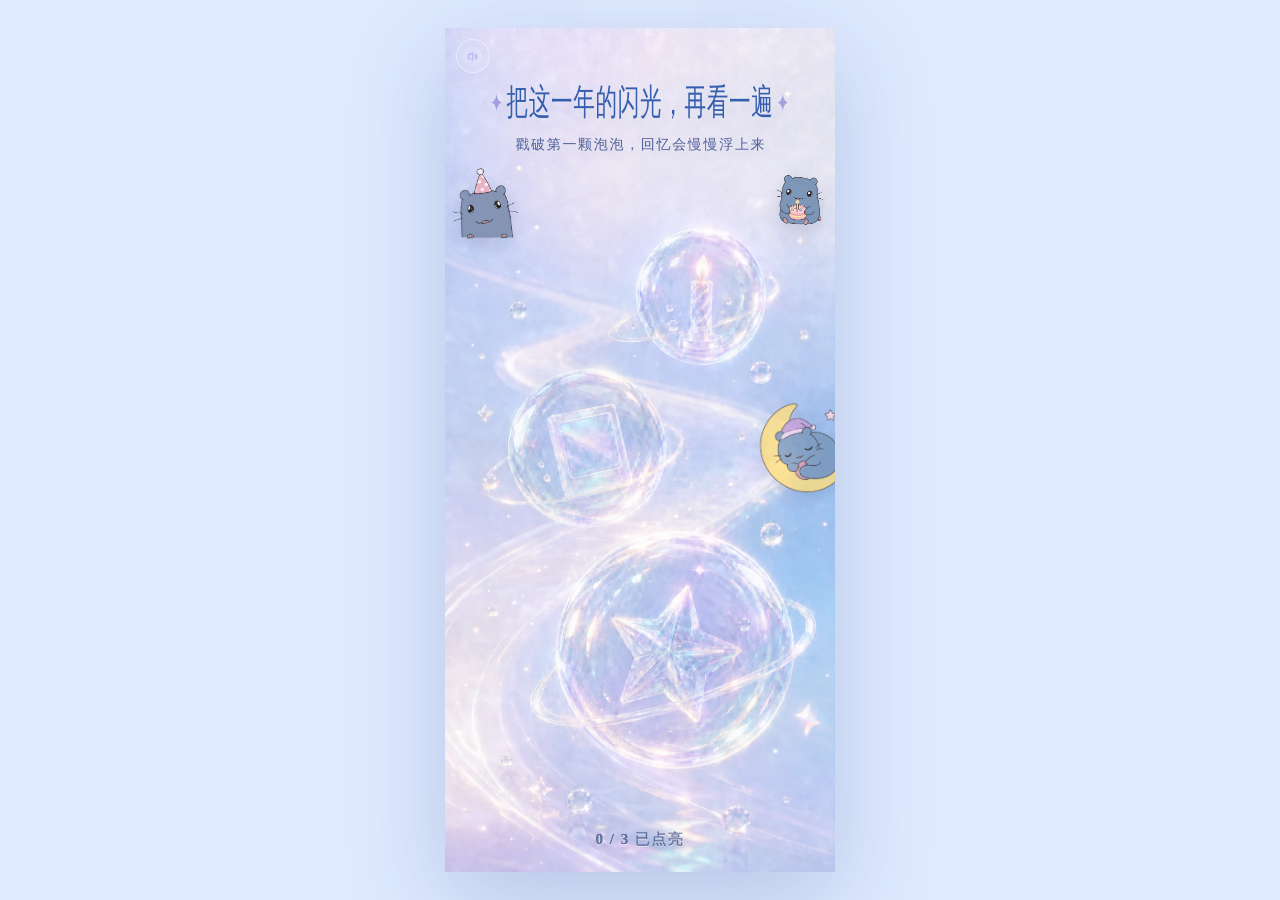
==== commit 1f27600d: "Optimize birthday image loading without visual changes" ====
--- a/birthday/yx/index.html
+++ b/birthday/yx/index.html
@@ -3,9 +3,9 @@
   <head>
     <meta charset="UTF-8" />
   <meta name="viewport" content="width=device-width, initial-scale=1.0" />
-  <link rel="icon" href="./assets/memory-bubbles-reference.png" />
+  <link rel="icon" href="./assets/speaker-button.png" />
     <title>Prototype</title>
-    <script type="module" crossorigin src="./assets/index-Dp4M2U7p.js"></script>
+    <script type="module" crossorigin src="./assets/index-ChlF486J.js"></script>
     <link rel="stylesheet" crossorigin href="./assets/index-fZxA-IyM.css">
   </head>
   <body>
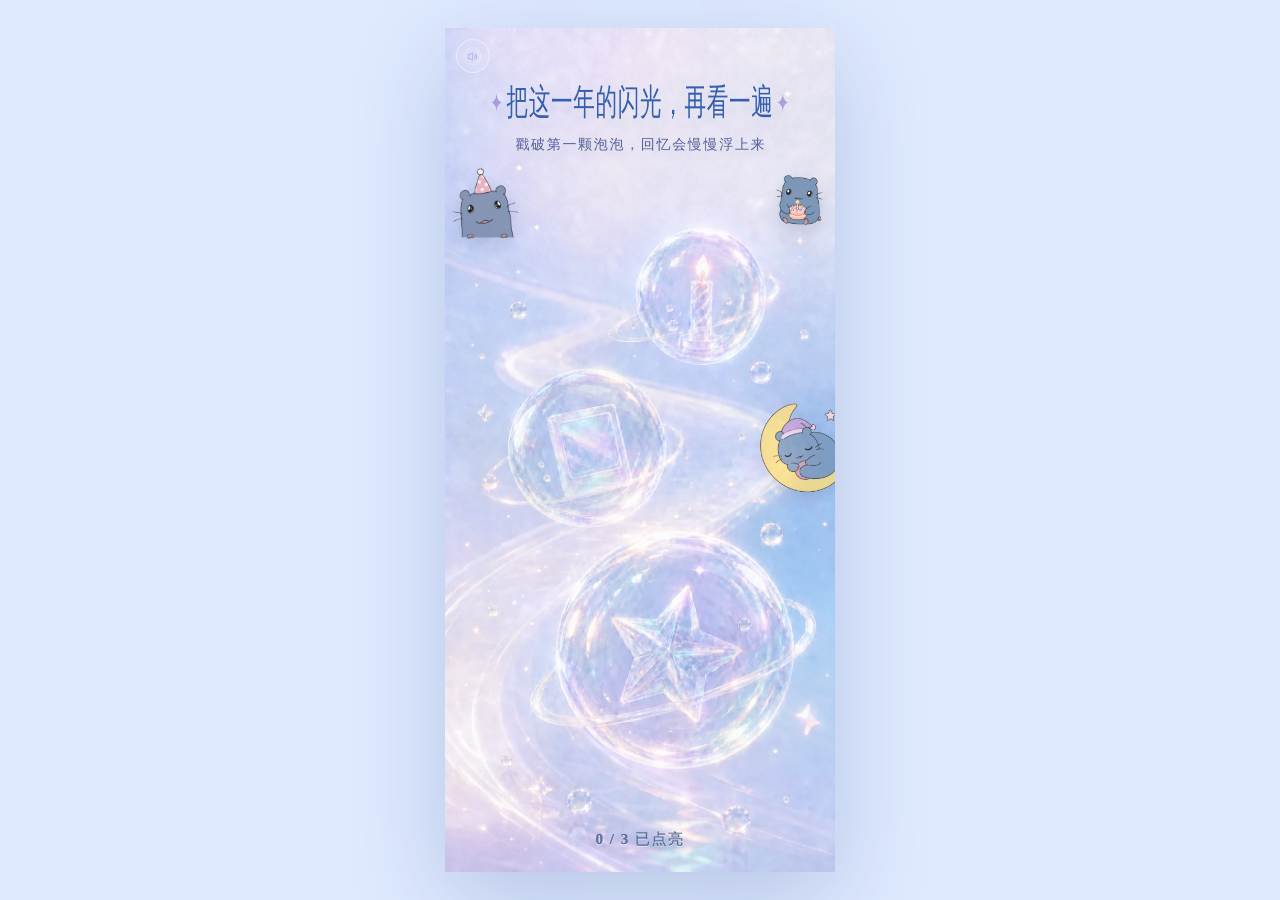
==== commit 9dd5b661: "Speed up birthday chapters and compress background audio" ====
--- a/birthday/yx/index.html
+++ b/birthday/yx/index.html
@@ -5,7 +5,7 @@
   <meta name="viewport" content="width=device-width, initial-scale=1.0" />
   <link rel="icon" href="./assets/speaker-button.png" />
     <title>Prototype</title>
-    <script type="module" crossorigin src="./assets/index-ChlF486J.js"></script>
+    <script type="module" crossorigin src="./assets/index-CwdMeFdY.js"></script>
     <link rel="stylesheet" crossorigin href="./assets/index-fZxA-IyM.css">
   </head>
   <body>
